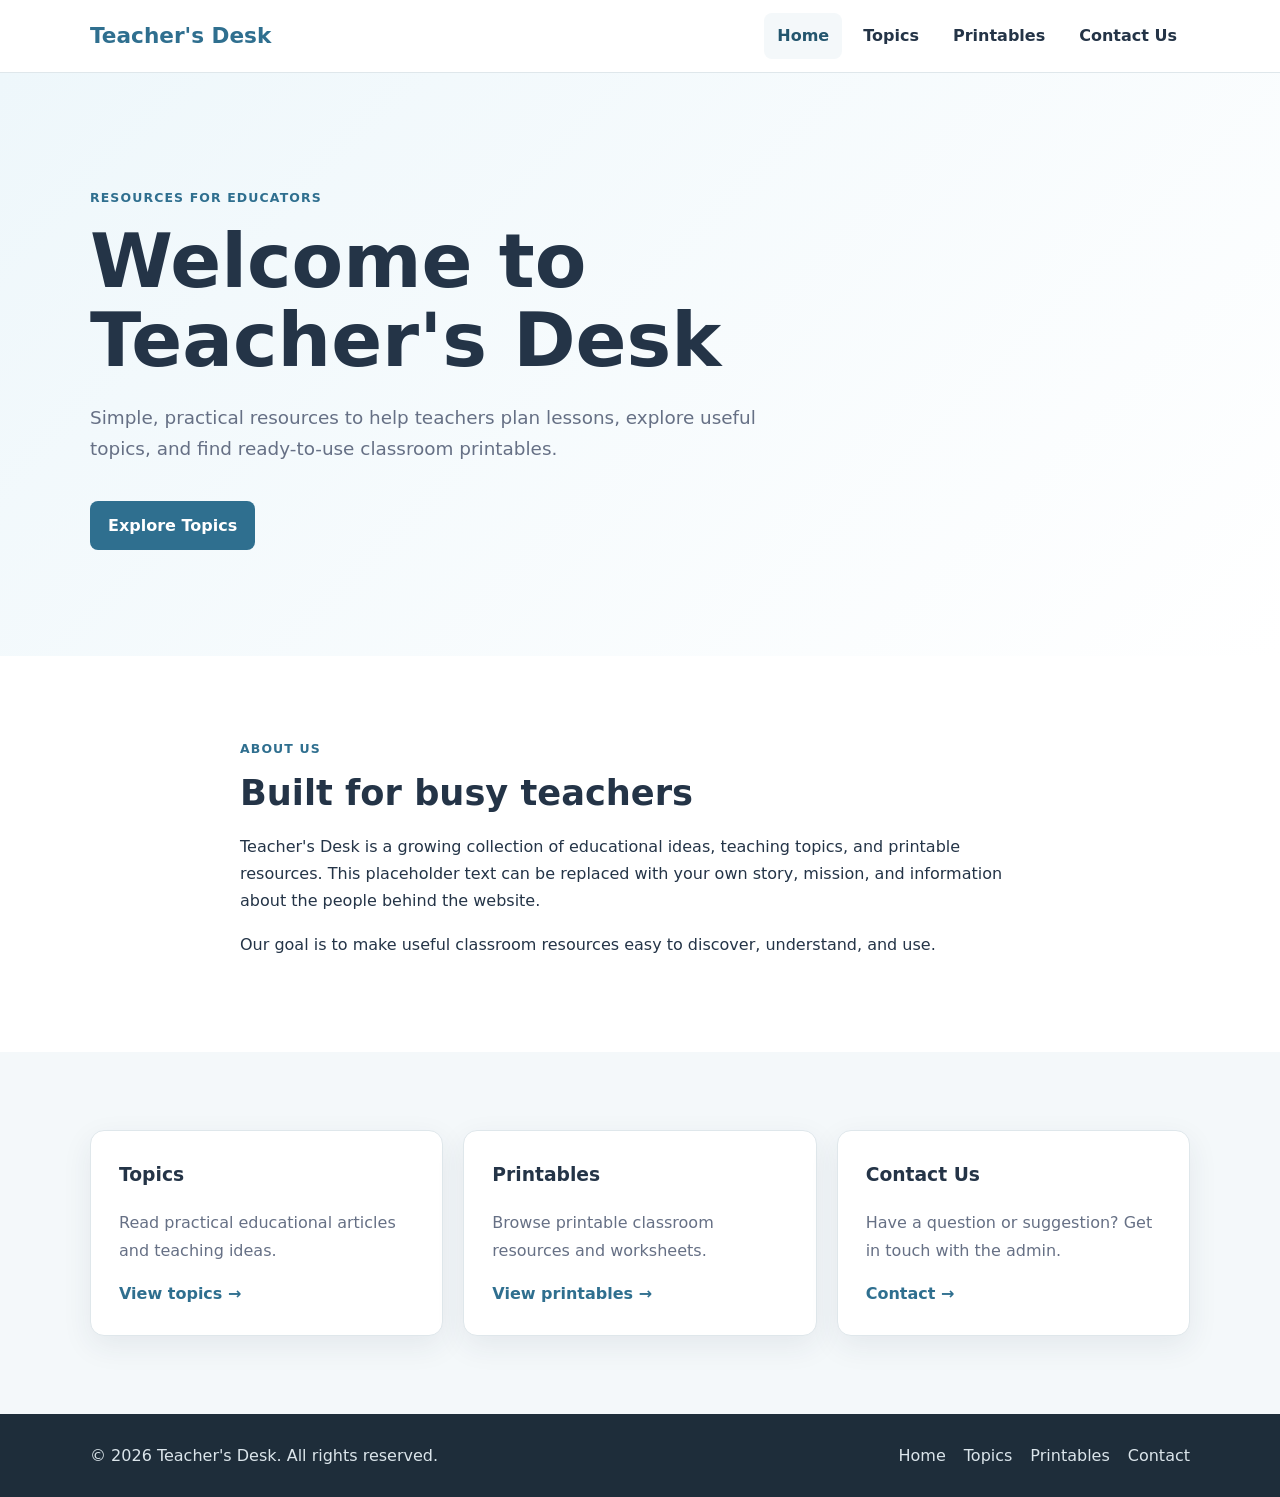
==== index.html @ 0bd7db73 "first draft skeletal build, please remove all placeholder" ====
<!DOCTYPE html>
<html lang="en">
<head>
  <meta charset="UTF-8">
  <meta name="viewport" content="width=device-width, initial-scale=1.0">
  <meta name="description" content="Teacher's Desk - practical teaching resources, topics and printables.">
  <title>Teacher's Desk | Home</title>
  <link rel="stylesheet" href="css/style.css">
</head>
<body>
<header class="site-header">
  <div class="container nav-wrap">
    <a class="brand" href="index.html">Teacher's Desk</a>
    <button class="menu-toggle" aria-label="Toggle navigation" aria-expanded="false">☰</button>
    <nav class="nav" aria-label="Main navigation">
      <a class="active" href="index.html">Home</a>
      <a href="topics.html">Topics</a>
      <a href="printables.html">Printables</a>
      <a href="contact.html">Contact Us</a>
    </nav>
  </div>
</header>

<main>
  <section class="hero">
    <div class="container">
      <span class="eyebrow">Resources for educators</span>
      <h1>Welcome to Teacher's Desk</h1>
      <p>Simple, practical resources to help teachers plan lessons, explore useful topics, and find ready-to-use classroom printables.</p>
      <a class="button" href="topics.html">Explore Topics</a>
    </div>
  </section>

  <section id="about" class="section">
    <div class="container narrow">
      <span class="eyebrow">About Us</span>
      <h2>Built for busy teachers</h2>
      <p>Teacher's Desk is a growing collection of educational ideas, teaching topics, and printable resources. This placeholder text can be replaced with your own story, mission, and information about the people behind the website.</p>
      <p>Our goal is to make useful classroom resources easy to discover, understand, and use.</p>
    </div>
  </section>

  <section class="section section-alt">
    <div class="container cards">
      <a class="feature-card" href="topics.html"><h3>Topics</h3><p>Read practical educational articles and teaching ideas.</p><span>View topics →</span></a>
      <a class="feature-card" href="printables.html"><h3>Printables</h3><p>Browse printable classroom resources and worksheets.</p><span>View printables →</span></a>
      <a class="feature-card" href="contact.html"><h3>Contact Us</h3><p>Have a question or suggestion? Get in touch with the admin.</p><span>Contact →</span></a>
    </div>
  </section>
</main>

<footer class="site-footer">
  <div class="container footer-wrap">
    <p>© <span class="year"></span> Teacher's Desk. All rights reserved.</p>
    <div><a href="index.html">Home</a><a href="topics.html">Topics</a><a href="printables.html">Printables</a><a href="contact.html">Contact</a></div>
  </div>
</footer>
<script src="js/main.js"></script>
</body>
</html>
---- css/style.css ----
:root{--ink:#243447;--muted:#667085;--brand:#2f6f8f;--brand-dark:#24566e;--light:#f4f8fa;--border:#dfe7eb;--white:#fff;--shadow:0 10px 30px rgba(36,52,71,.08)}
*{box-sizing:border-box}html{scroll-behavior:smooth}body{margin:0;font-family:Inter,ui-sans-serif,system-ui,-apple-system,BlinkMacSystemFont,"Segoe UI",sans-serif;color:var(--ink);background:#fff;line-height:1.7}a{color:inherit}.container{width:min(1100px,92%);margin:auto}.narrow{max-width:800px}.site-header{position:sticky;top:0;z-index:10;background:rgba(255,255,255,.96);border-bottom:1px solid var(--border);backdrop-filter:blur(10px)}.nav-wrap{min-height:72px;display:flex;align-items:center;justify-content:space-between;gap:24px}.brand{text-decoration:none;font-size:1.35rem;font-weight:800;color:var(--brand)}.nav{display:flex;gap:8px;align-items:center}.nav a{padding:9px 13px;text-decoration:none;border-radius:8px;font-weight:600}.nav a:hover,.nav a.active{background:var(--light);color:var(--brand-dark)}.menu-toggle{display:none;border:0;background:transparent;font-size:1.5rem;cursor:pointer}.hero{padding:110px 0 100px;background:linear-gradient(135deg,#eef7fb,#fff)}.hero h1{max-width:760px;font-size:clamp(2.5rem,6vw,4.7rem);line-height:1.05;margin:12px 0 22px}.hero p{max-width:680px;font-size:1.15rem;color:var(--muted);margin-bottom:30px}.eyebrow{display:inline-block;color:var(--brand);font-weight:800;text-transform:uppercase;letter-spacing:.09em;font-size:.78rem}.button{display:inline-block;background:var(--brand);color:#fff;text-decoration:none;border:0;border-radius:8px;padding:11px 18px;font-weight:700;cursor:pointer;margin:6px 6px 6px 0}.button:hover{background:var(--brand-dark)}.button.secondary{background:#eef4f7;color:var(--brand-dark)}.section{padding:78px 0}.section-alt{background:var(--light)}h2{line-height:1.25}#about h2{font-size:2.2rem;margin:10px 0 18px}.cards{display:grid;grid-template-columns:repeat(3,1fr);gap:20px}.feature-card,.topic-card,.printable-card{border:1px solid var(--border);border-radius:14px;background:#fff;box-shadow:var(--shadow)}.feature-card{padding:28px;text-decoration:none}.feature-card h3{margin-top:0}.feature-card p,.topic-card p{color:var(--muted)}.feature-card span,.read-more,.printable-card span{color:var(--brand);font-weight:800}.page-heading{padding:75px 0 55px;background:var(--light)}.page-heading h1{font-size:clamp(2.3rem,5vw,3.6rem);margin:8px 0}.page-heading p{max-width:700px;color:var(--muted)}.topic-grid,.printable-grid{display:grid;grid-template-columns:repeat(3,1fr);gap:24px}.topic-card{padding:28px}.topic-card h2{font-size:1.45rem}.topic-card h2 a{text-decoration:none}.topic-card h2 a:hover,.read-more:hover{color:var(--brand)}.tag{font-size:.75rem;text-transform:uppercase;letter-spacing:.08em;font-weight:800;color:var(--brand)}.read-more{display:inline-block;text-decoration:none;margin-top:8px}.printable-card{overflow:hidden;text-decoration:none;padding-bottom:22px}.printable-card h2,.printable-card span{margin-left:20px;margin-right:20px}.printable-card h2{font-size:1.25rem}.preview{height:230px;display:flex;align-items:center;justify-content:center;text-align:center}.placeholder-preview{background:linear-gradient(135deg,#dcecf3,#f7fbfc);font-size:1.5rem;font-weight:800;color:var(--brand)}.contact-card{max-width:760px;border:1px solid var(--border);border-radius:14px;padding:38px;box-shadow:var(--shadow)}.contact-email{font-size:1.15rem}.contact-email a{color:var(--brand);font-weight:700}.muted{color:var(--muted)}code{background:var(--light);padding:2px 5px;border-radius:4px}.article{padding:75px 0}.article h1{font-size:clamp(2.4rem,5vw,4rem);line-height:1.1;margin:10px 0}.article h2{margin-top:42px}.lead{font-size:1.25rem;color:var(--muted)}.printable-page{padding:50px 0}.printable-sheet{max-width:800px;min-height:1000px;margin:0 auto 25px;padding:55px;background:#fff;border:1px solid #ddd;box-shadow:var(--shadow)}.writing-box{height:280px;border:1px dashed #aaa;margin-top:25px}.writing-box.large{height:430px}.site-footer{background:#1e2d3a;color:#dbe5eb;padding:28px 0}.footer-wrap{display:flex;justify-content:space-between;gap:20px;align-items:center}.footer-wrap p{margin:0}.footer-wrap div{display:flex;gap:18px}.footer-wrap a{text-decoration:none}.footer-wrap a:hover{color:#fff}
@media(max-width:760px){.menu-toggle{display:block}.nav{display:none;position:absolute;top:72px;left:0;right:0;background:#fff;border-bottom:1px solid var(--border);padding:10px 4%;flex-direction:column;align-items:stretch}.nav.open{display:flex}.nav a{padding:12px}.cards,.topic-grid,.printable-grid{grid-template-columns:1fr}.hero{padding:80px 0}.section{padding:58px 0}.footer-wrap{flex-direction:column;align-items:flex-start}.footer-wrap div{flex-wrap:wrap}.printable-sheet{padding:28px;min-height:800px}}
@media print{.no-print,.site-header,.site-footer{display:none!important}.printable-sheet{box-shadow:none;border:0;margin:0;max-width:none}}
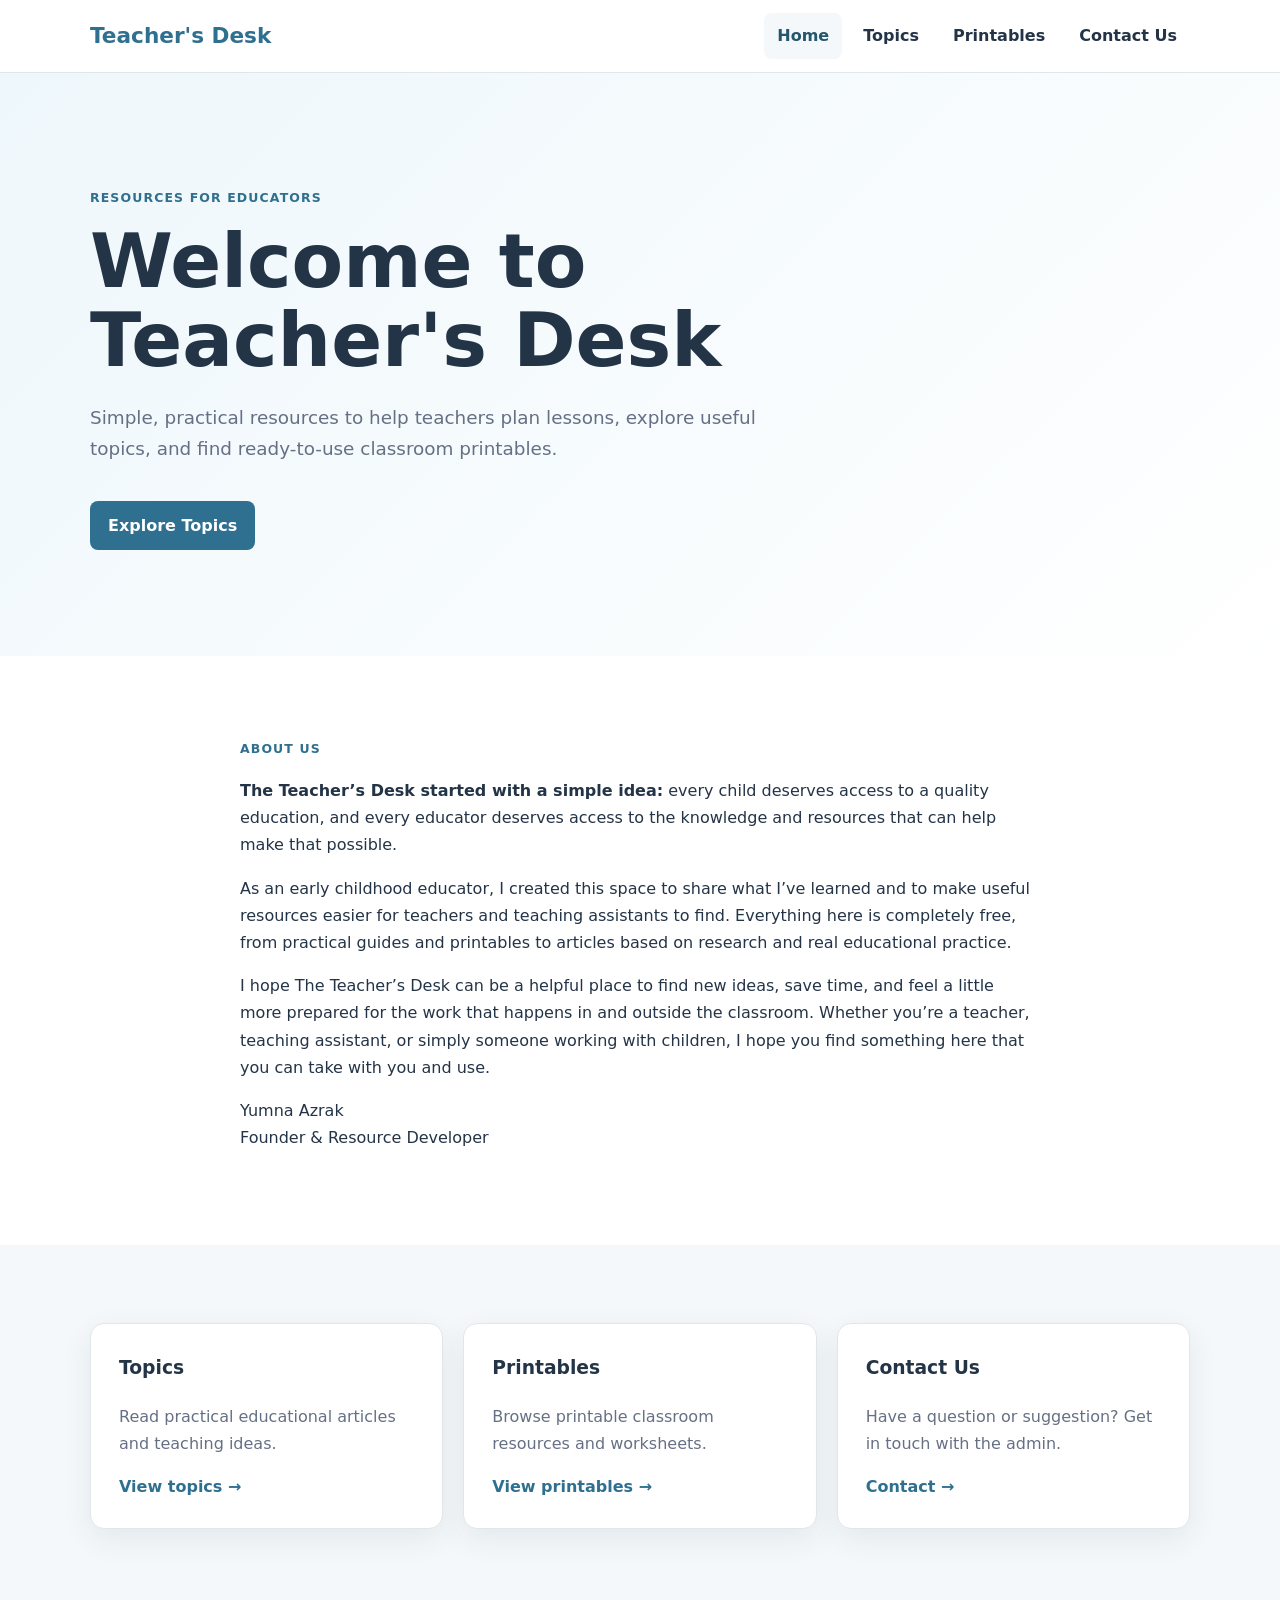
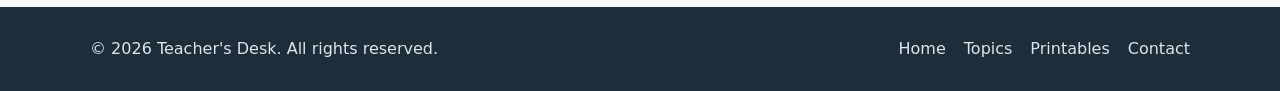
==== commit aade37f0: "Update index.html Update the about us section" ====
--- a/index.html
+++ b/index.html
@@ -34,9 +34,11 @@
   <section id="about" class="section">
     <div class="container narrow">
       <span class="eyebrow">About Us</span>
-      <h2>Built for busy teachers</h2>
-      <p>Teacher's Desk is a growing collection of educational ideas, teaching topics, and printable resources. This placeholder text can be replaced with your own story, mission, and information about the people behind the website.</p>
-      <p>Our goal is to make useful classroom resources easy to discover, understand, and use.</p>
+      <p><strong>The Teacher’s Desk started with a simple idea:</strong> every child deserves access to a quality education, and every educator deserves access to the knowledge and resources that can help make that possible.</p>
+      <p>As an early childhood educator, I created this space to share what I’ve learned and to make useful resources easier for teachers and teaching assistants to find. Everything here is completely free, from practical guides and printables to articles based on research and real educational practice.</p>
+      <p>I hope The Teacher’s Desk can be a helpful place to find new ideas, save time, and feel a little more prepared for the work that happens in and outside the classroom. Whether you’re a teacher, teaching assistant, or simply someone working with children, I hope you find something here that you can take with you and use.</p>
+      <p>Yumna Azrak<br>
+      Founder & Resource Developer</p>
     </div>
   </section>
 
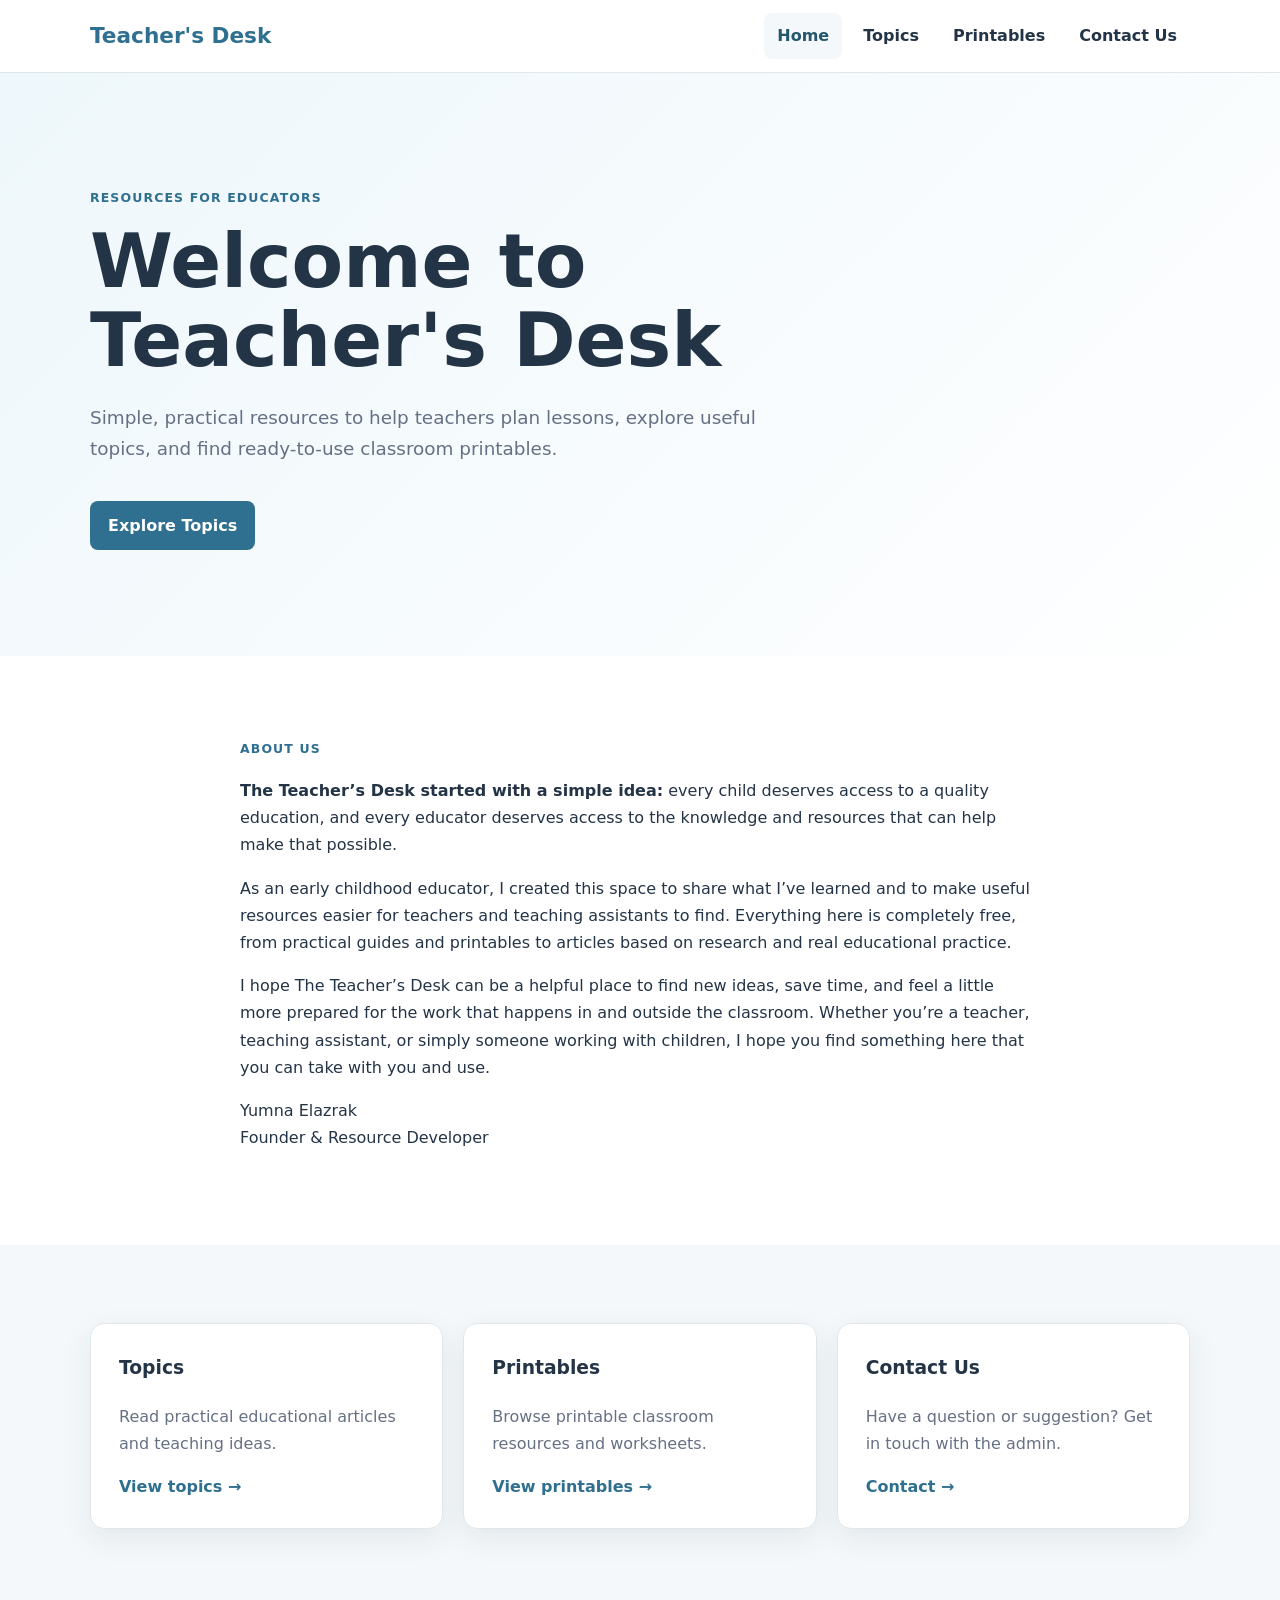
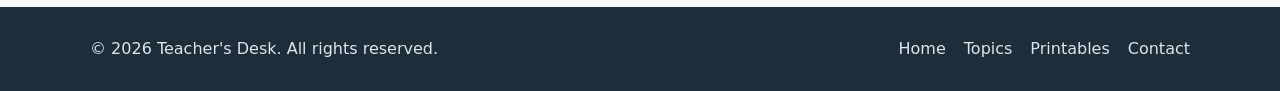
==== commit bc908422: "Update index.html About us Update" ====
--- a/index.html
+++ b/index.html
@@ -37,7 +37,7 @@
       <p><strong>The Teacher’s Desk started with a simple idea:</strong> every child deserves access to a quality education, and every educator deserves access to the knowledge and resources that can help make that possible.</p>
       <p>As an early childhood educator, I created this space to share what I’ve learned and to make useful resources easier for teachers and teaching assistants to find. Everything here is completely free, from practical guides and printables to articles based on research and real educational practice.</p>
       <p>I hope The Teacher’s Desk can be a helpful place to find new ideas, save time, and feel a little more prepared for the work that happens in and outside the classroom. Whether you’re a teacher, teaching assistant, or simply someone working with children, I hope you find something here that you can take with you and use.</p>
-      <p>Yumna Azrak<br>
+      <p>Yumna Elazrak<br>
       Founder & Resource Developer</p>
     </div>
   </section>
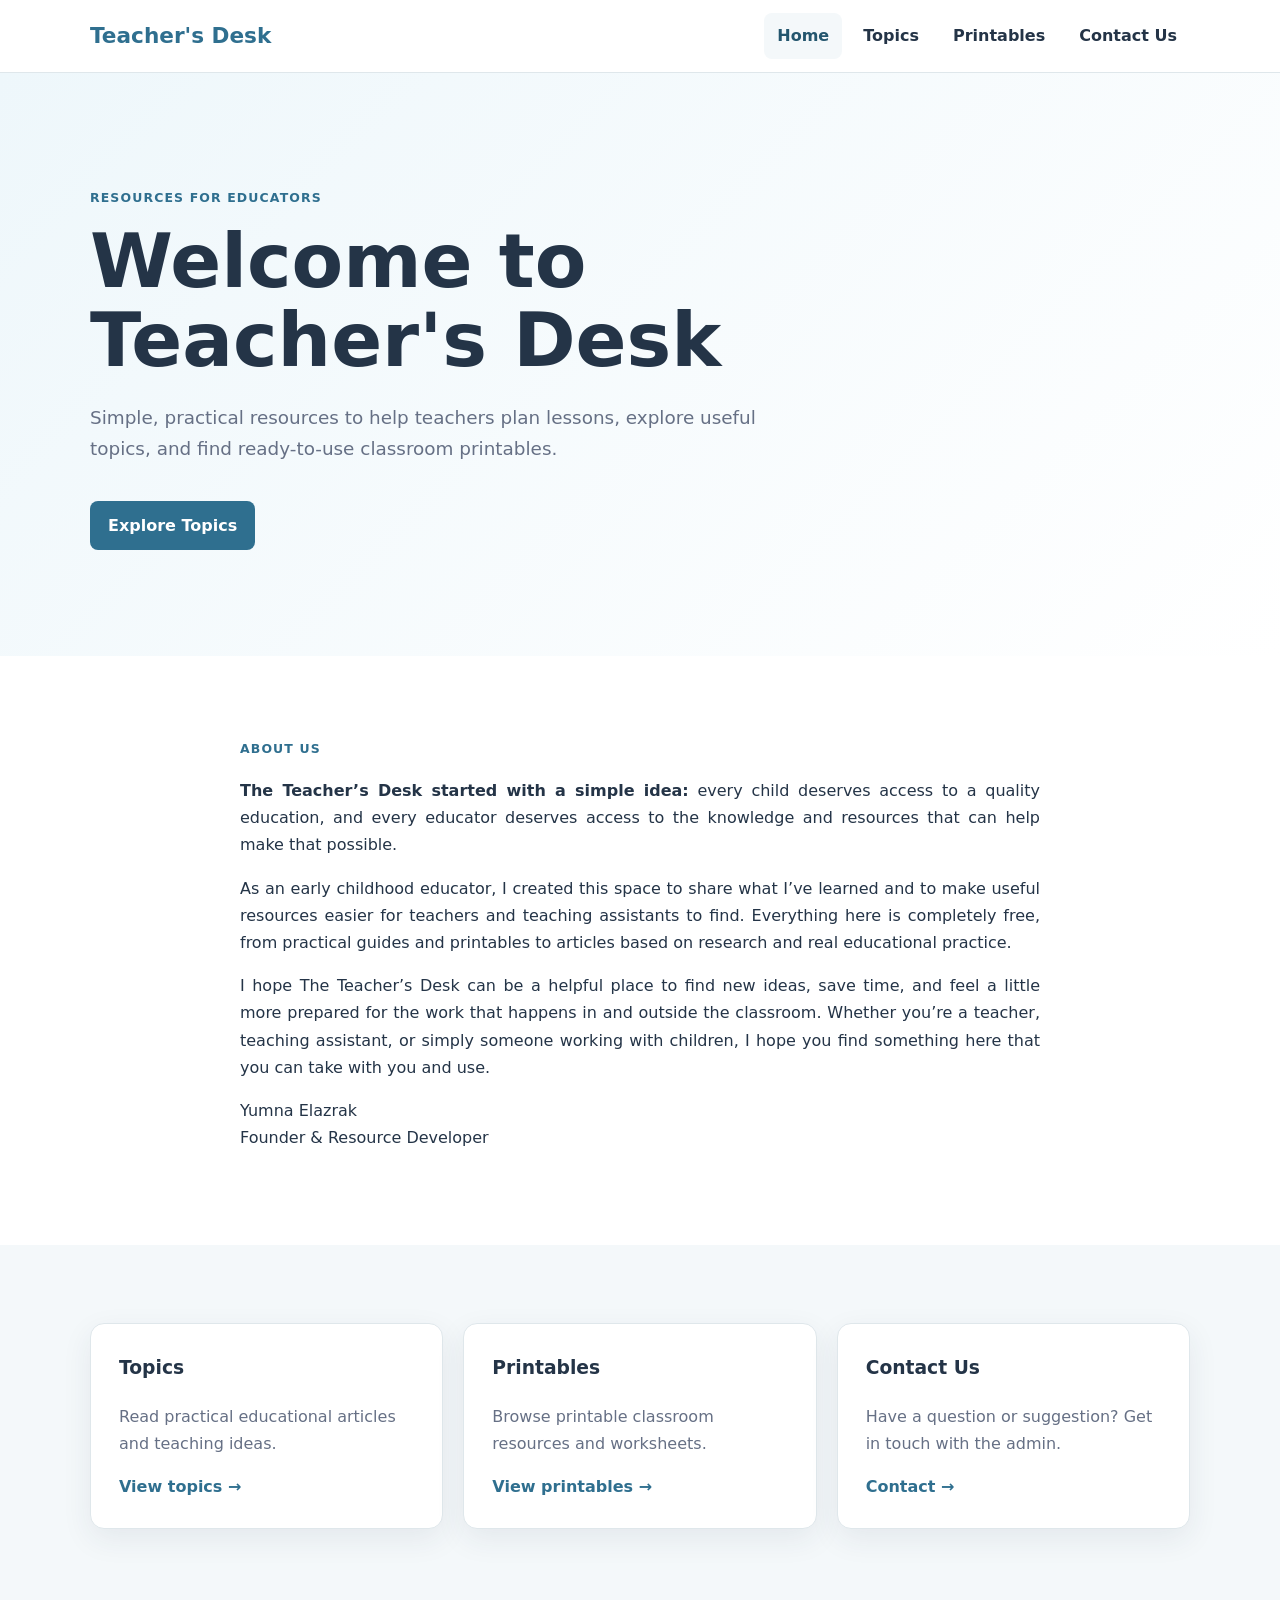
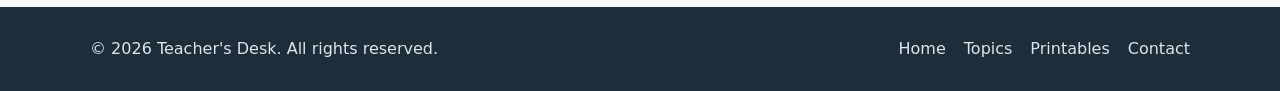
==== commit 56d52517: "Update index.html Just another about us update, nothing to see here" ====
--- a/index.html
+++ b/index.html
@@ -34,11 +34,12 @@
   <section id="about" class="section">
     <div class="container narrow">
       <span class="eyebrow">About Us</span>
-      <p><strong>The Teacher’s Desk started with a simple idea:</strong> every child deserves access to a quality education, and every educator deserves access to the knowledge and resources that can help make that possible.</p>
-      <p>As an early childhood educator, I created this space to share what I’ve learned and to make useful resources easier for teachers and teaching assistants to find. Everything here is completely free, from practical guides and printables to articles based on research and real educational practice.</p>
-      <p>I hope The Teacher’s Desk can be a helpful place to find new ideas, save time, and feel a little more prepared for the work that happens in and outside the classroom. Whether you’re a teacher, teaching assistant, or simply someone working with children, I hope you find something here that you can take with you and use.</p>
-      <p>Yumna Elazrak<br>
-      Founder & Resource Developer</p>
+      <div style="text-align: justify;">
+        <p><strong>The Teacher’s Desk started with a simple idea:</strong> every child deserves access to a quality education, and every educator deserves access to the knowledge and resources that can help make that possible.</p>
+        <p>As an early childhood educator, I created this space to share what I’ve learned and to make useful resources easier for teachers and teaching assistants to find. Everything here is completely free, from practical guides and printables to articles based on research and real educational practice.</p>
+        <p>I hope The Teacher’s Desk can be a helpful place to find new ideas, save time, and feel a little more prepared for the work that happens in and outside the classroom. Whether you’re a teacher, teaching assistant, or simply someone working with children, I hope you find something here that you can take with you and use.</p>
+        <p>Yumna Elazrak <br>Founder & Resource Developer</p>
+      </div>
     </div>
   </section>
 
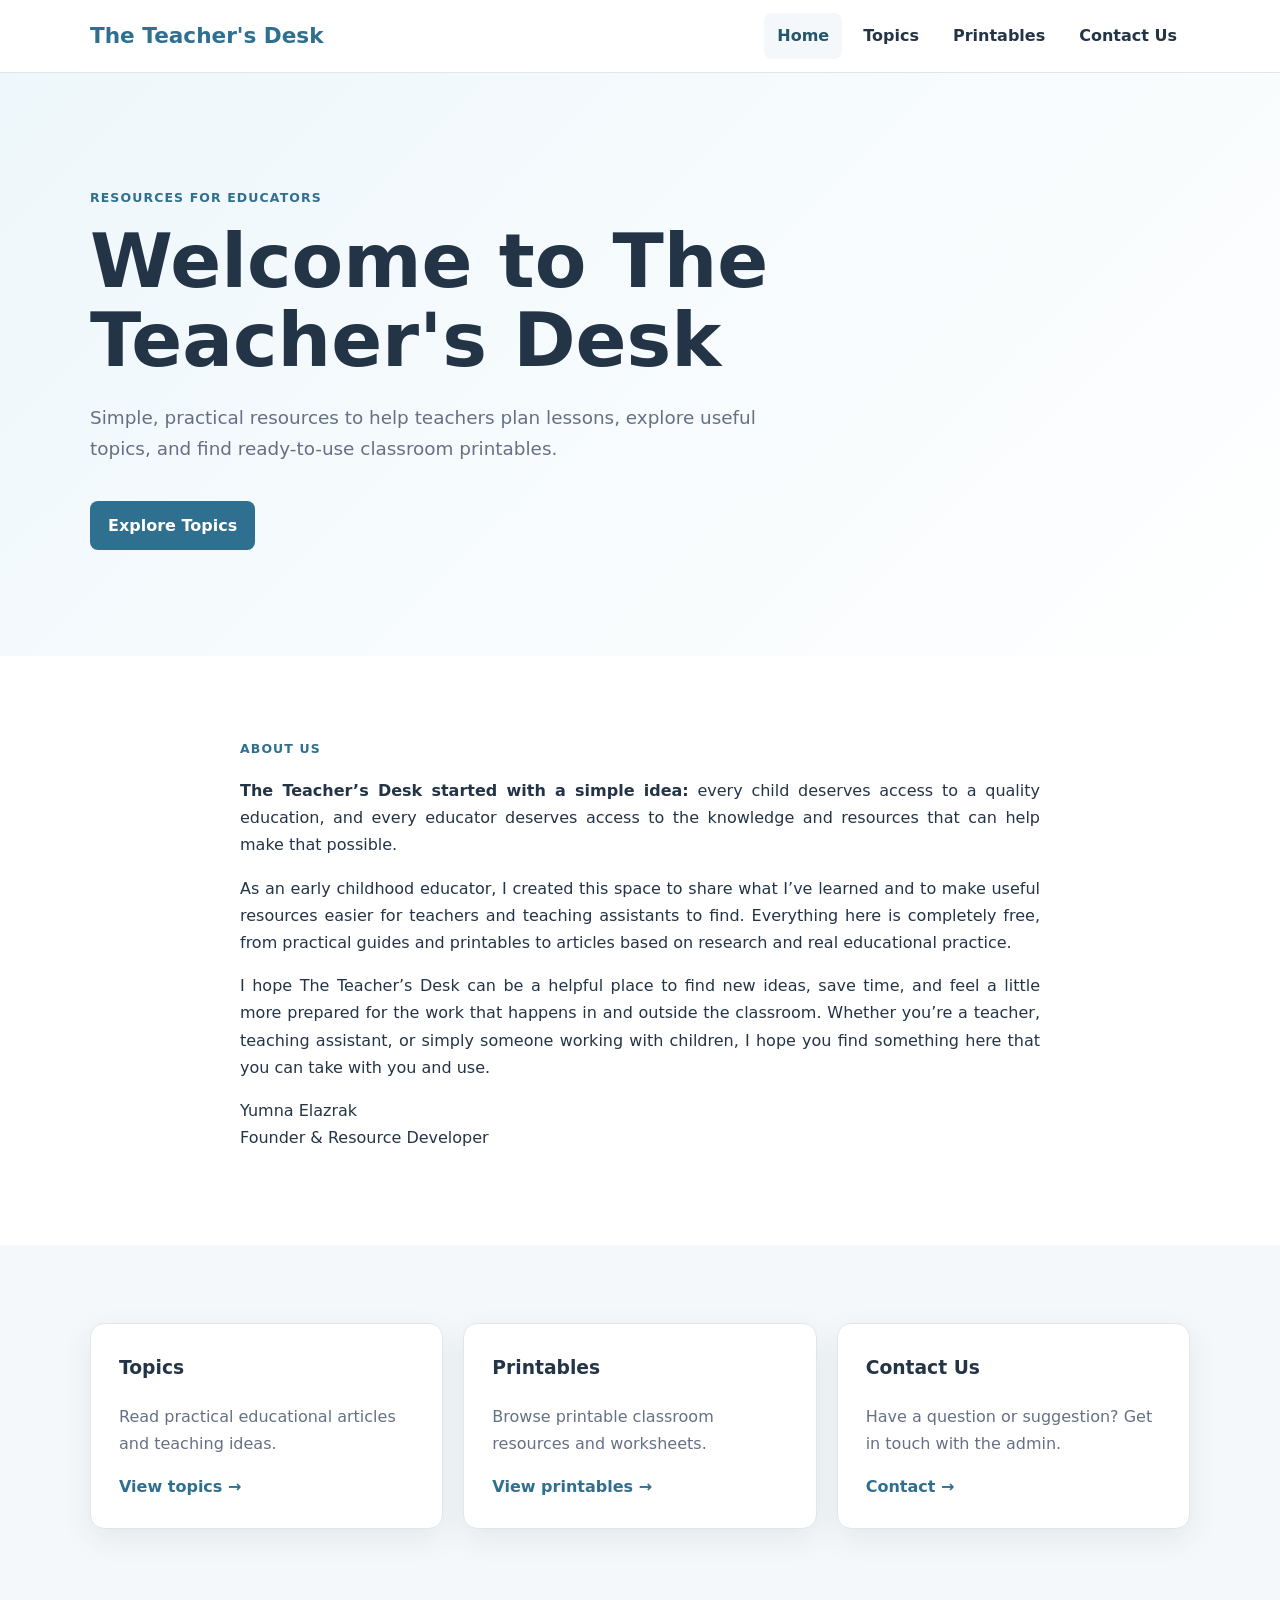
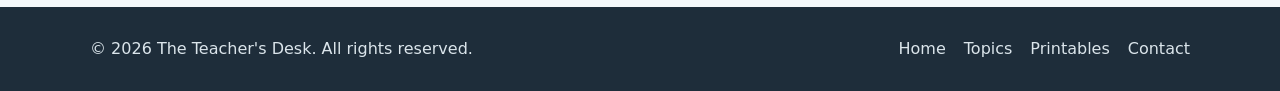
==== commit 938b0fcb: "Update index.html editing (Teacher's Desk) to (The Teacher's Desk)" ====
--- a/index.html
+++ b/index.html
@@ -3,14 +3,14 @@
 <head>
   <meta charset="UTF-8">
   <meta name="viewport" content="width=device-width, initial-scale=1.0">
-  <meta name="description" content="Teacher's Desk - practical teaching resources, topics and printables.">
-  <title>Teacher's Desk | Home</title>
+  <meta name="description" content="The Teacher's Desk - practical teaching resources, topics and printables.">
+  <title>The Teacher's Desk | Home</title>
   <link rel="stylesheet" href="css/style.css">
 </head>
 <body>
 <header class="site-header">
   <div class="container nav-wrap">
-    <a class="brand" href="index.html">Teacher's Desk</a>
+    <a class="brand" href="index.html">The Teacher's Desk</a>
     <button class="menu-toggle" aria-label="Toggle navigation" aria-expanded="false">☰</button>
     <nav class="nav" aria-label="Main navigation">
       <a class="active" href="index.html">Home</a>
@@ -25,7 +25,7 @@
   <section class="hero">
     <div class="container">
       <span class="eyebrow">Resources for educators</span>
-      <h1>Welcome to Teacher's Desk</h1>
+      <h1>Welcome to The Teacher's Desk</h1>
       <p>Simple, practical resources to help teachers plan lessons, explore useful topics, and find ready-to-use classroom printables.</p>
       <a class="button" href="topics.html">Explore Topics</a>
     </div>
@@ -54,7 +54,7 @@
 
 <footer class="site-footer">
   <div class="container footer-wrap">
-    <p>© <span class="year"></span> Teacher's Desk. All rights reserved.</p>
+    <p>© <span class="year"></span> The Teacher's Desk. All rights reserved.</p>
     <div><a href="index.html">Home</a><a href="topics.html">Topics</a><a href="printables.html">Printables</a><a href="contact.html">Contact</a></div>
   </div>
 </footer>
